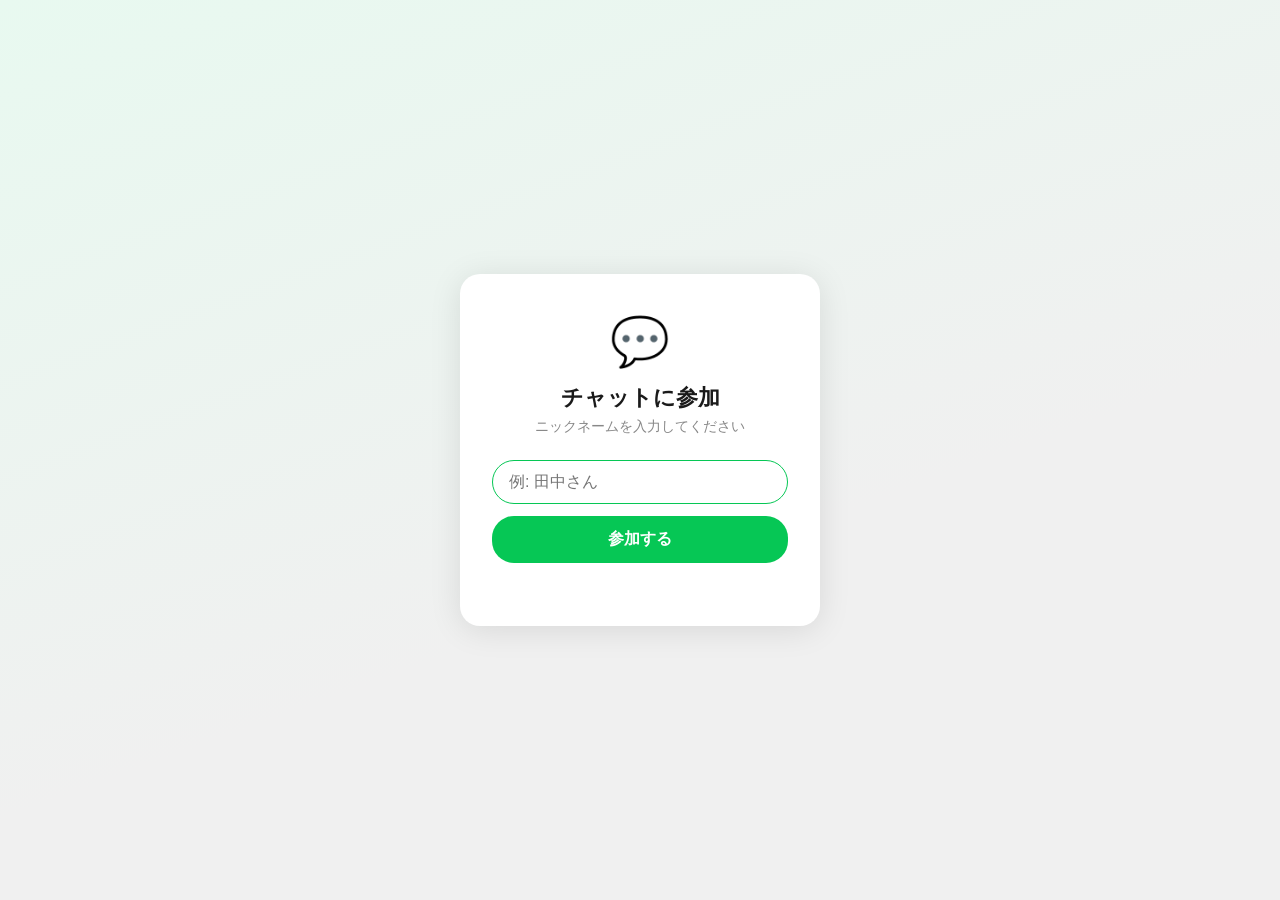
==== index.html @ 6f6b67f9 "Add files via upload" ====
<!DOCTYPE html>
<html lang="ja">
<head>
  <meta charset="UTF-8">
  <meta name="viewport" content="width=device-width, initial-scale=1.0">
  <title>チャット</title>
  <link rel="stylesheet" href="style.css">
</head>
<body>

  <!-- ログイン画面 -->
  <div id="login-screen" class="login-screen">
    <div class="login-card">
      <div class="login-logo">💬</div>
      <h1 class="login-title">チャットに参加</h1>
      <p class="login-sub">ニックネームを入力してください</p>
      <input
        id="username-input"
        class="login-input"
        type="text"
        placeholder="例: 田中さん"
        maxlength="20"
        autocomplete="off"
        autofocus
      >
      <button id="join-btn" class="join-btn">参加する</button>
      <p id="login-error" class="login-error"></p>
    </div>
  </div>

  <!-- チャット画面 -->
  <div id="chat-screen" class="chat-screen hidden">
    <header class="chat-header">
      <div class="header-left">
        <span class="header-icon">💬</span>
        <span class="header-title">みんなのチャット</span>
      </div>
      <div class="header-right">
        <span class="online-badge">
          <span class="online-dot"></span>
          <span id="online-count">0</span> 人オンライン
        </span>
      </div>
    </header>

    <main id="message-list" class="message-list"></main>

    <footer class="chat-footer">
      <input
        id="message-input"
        class="message-input"
        type="text"
        placeholder="メッセージを入力..."
        maxlength="500"
        autocomplete="off"
      >
      <button id="send-btn" class="send-btn" aria-label="送信">
        <svg width="20" height="20" viewBox="0 0 24 24" fill="none" stroke="currentColor" stroke-width="2.2" stroke-linecap="round" stroke-linejoin="round">
          <line x1="22" y1="2" x2="11" y2="13"></line>
          <polygon points="22 2 15 22 11 13 2 9 22 2"></polygon>
        </svg>
      </button>
    </footer>
  </div>

  <script src="chat.js"></script>
</body>
</html>
---- style.css ----
*, *::before, *::after { box-sizing: border-box; margin: 0; padding: 0; }

:root {
  --green: #06C755;
  --green-dark: #05a548;
  --gray-bg: #f0f0f0;
  --bubble-other: #ffffff;
  --bubble-self: #06C755;
  --text-self: #ffffff;
  --text-other: #1a1a1a;
  --header-bg: #ffffff;
  --footer-bg: #ffffff;
  --border: #e0e0e0;
  --system-text: #888;
  --online-green: #34d058;
  --radius-bubble: 18px;
  --input-radius: 22px;
}

html, body {
  height: 100%;
  font-family: -apple-system, BlinkMacSystemFont, 'Hiragino Sans', 'Hiragino Kaku Gothic ProN', 'Noto Sans JP', sans-serif;
  background: var(--gray-bg);
  color: #1a1a1a;
  -webkit-font-smoothing: antialiased;
}

.hidden { display: none !important; }

/* ===== ログイン ===== */
.login-screen {
  display: flex;
  align-items: center;
  justify-content: center;
  min-height: 100vh;
  padding: 1rem;
  background: linear-gradient(160deg, #e8f9f0 0%, #f0f0f0 60%);
}

.login-card {
  background: #fff;
  border-radius: 20px;
  padding: 2.5rem 2rem;
  width: 100%;
  max-width: 360px;
  box-shadow: 0 4px 32px rgba(0,0,0,0.10);
  text-align: center;
}

.login-logo { font-size: 3rem; margin-bottom: .75rem; }
.login-title { font-size: 1.4rem; font-weight: 700; color: #1a1a1a; margin-bottom: .3rem; }
.login-sub { font-size: .85rem; color: #888; margin-bottom: 1.5rem; }

.login-input {
  width: 100%;
  padding: .75rem 1rem;
  border: 1.5px solid var(--border);
  border-radius: var(--input-radius);
  font-size: 1rem;
  outline: none;
  transition: border-color .15s;
  margin-bottom: .75rem;
  font-family: inherit;
}
.login-input:focus { border-color: var(--green); }

.join-btn {
  width: 100%;
  padding: .8rem;
  background: var(--green);
  color: #fff;
  border: none;
  border-radius: var(--input-radius);
  font-size: 1rem;
  font-weight: 700;
  cursor: pointer;
  transition: background .15s, transform .1s;
  font-family: inherit;
}
.join-btn:hover { background: var(--green-dark); }
.join-btn:active { transform: scale(.98); }

.login-error { font-size: .8rem; color: #e74c3c; margin-top: .5rem; min-height: 1.2em; }

/* ===== チャット画面 ===== */
.chat-screen {
  display: flex;
  flex-direction: column;
  height: 100vh;
  max-width: 640px;
  margin: 0 auto;
  background: var(--gray-bg);
}

.chat-header {
  display: flex;
  align-items: center;
  justify-content: space-between;
  padding: .75rem 1rem;
  background: var(--header-bg);
  border-bottom: 1px solid var(--border);
  position: sticky;
  top: 0;
  z-index: 10;
}

.header-left { display: flex; align-items: center; gap: .5rem; }
.header-icon { font-size: 1.3rem; }
.header-title { font-size: 1rem; font-weight: 700; color: #1a1a1a; }

.online-badge {
  display: flex;
  align-items: center;
  gap: 5px;
  font-size: .78rem;
  color: #555;
  background: #f5f5f5;
  padding: 4px 10px;
  border-radius: 20px;
}

.online-dot {
  width: 7px; height: 7px;
  border-radius: 50%;
  background: var(--online-green);
  animation: pulse 2s infinite;
}

@keyframes pulse {
  0%, 100% { opacity: 1; }
  50% { opacity: .4; }
}

.message-list {
  flex: 1;
  overflow-y: auto;
  padding: 1rem .75rem;
  display: flex;
  flex-direction: column;
  gap: 4px;
  scroll-behavior: smooth;
}

.msg-system {
  text-align: center;
  font-size: .75rem;
  color: var(--system-text);
  padding: .4rem 0;
  margin: 4px 0;
}

.msg-row {
  display: flex;
  align-items: flex-end;
  gap: 6px;
  margin: 2px 0;
}
.msg-row.self { flex-direction: row-reverse; }

.msg-avatar {
  width: 34px; height: 34px;
  border-radius: 50%;
  background: #cde8e0;
  color: #1a6048;
  font-size: .7rem;
  font-weight: 700;
  display: flex;
  align-items: center;
  justify-content: center;
  flex-shrink: 0;
  align-self: flex-start;
}

.msg-group {
  display: flex;
  flex-direction: column;
  max-width: 70%;
}
.msg-row.self .msg-group { align-items: flex-end; }

.msg-username { font-size: .72rem; color: #888; margin-bottom: 3px; padding-left: 4px; }

.msg-bubble {
  padding: .55rem .9rem;
  border-radius: var(--radius-bubble);
  font-size: .93rem;
  line-height: 1.55;
  word-break: break-word;
}

.msg-row.other .msg-bubble {
  background: var(--bubble-other);
  color: var(--text-other);
  border-bottom-left-radius: 5px;
  box-shadow: 0 1px 2px rgba(0,0,0,.08);
}

.msg-row.self .msg-bubble {
  background: var(--bubble-self);
  color: var(--text-self);
  border-bottom-right-radius: 5px;
}

.msg-time {
  font-size: .68rem;
  color: #aaa;
  margin-top: 3px;
  padding: 0 4px;
  white-space: nowrap;
}
.msg-row.self .msg-time { text-align: right; }

/* ===== 入力エリア ===== */
.chat-footer {
  display: flex;
  align-items: center;
  gap: 8px;
  padding: .6rem .75rem;
  background: var(--footer-bg);
  border-top: 1px solid var(--border);
  position: sticky;
  bottom: 0;
}

.message-input {
  flex: 1;
  padding: .65rem 1rem;
  border: 1.5px solid var(--border);
  border-radius: var(--input-radius);
  font-size: .95rem;
  outline: none;
  font-family: inherit;
  transition: border-color .15s;
  background: #fafafa;
}
.message-input:focus { border-color: var(--green); background: #fff; }

.send-btn {
  width: 42px; height: 42px;
  border-radius: 50%;
  background: var(--green);
  color: #fff;
  border: none;
  cursor: pointer;
  display: flex;
  align-items: center;
  justify-content: center;
  flex-shrink: 0;
  transition: background .15s, transform .1s;
}
.send-btn:hover { background: var(--green-dark); }
.send-btn:active { transform: scale(.92); }

/* バナー */
.banner {
  text-align: center;
  font-size: .8rem;
  padding: .4rem;
  background: #fff3cd;
  color: #856404;
}

.message-list::-webkit-scrollbar { width: 4px; }
.message-list::-webkit-scrollbar-thumb { background: #ccc; border-radius: 4px; }

@media (max-width: 480px) {
  .msg-group { max-width: 80%; }
  .login-card { padding: 2rem 1.25rem; }
}
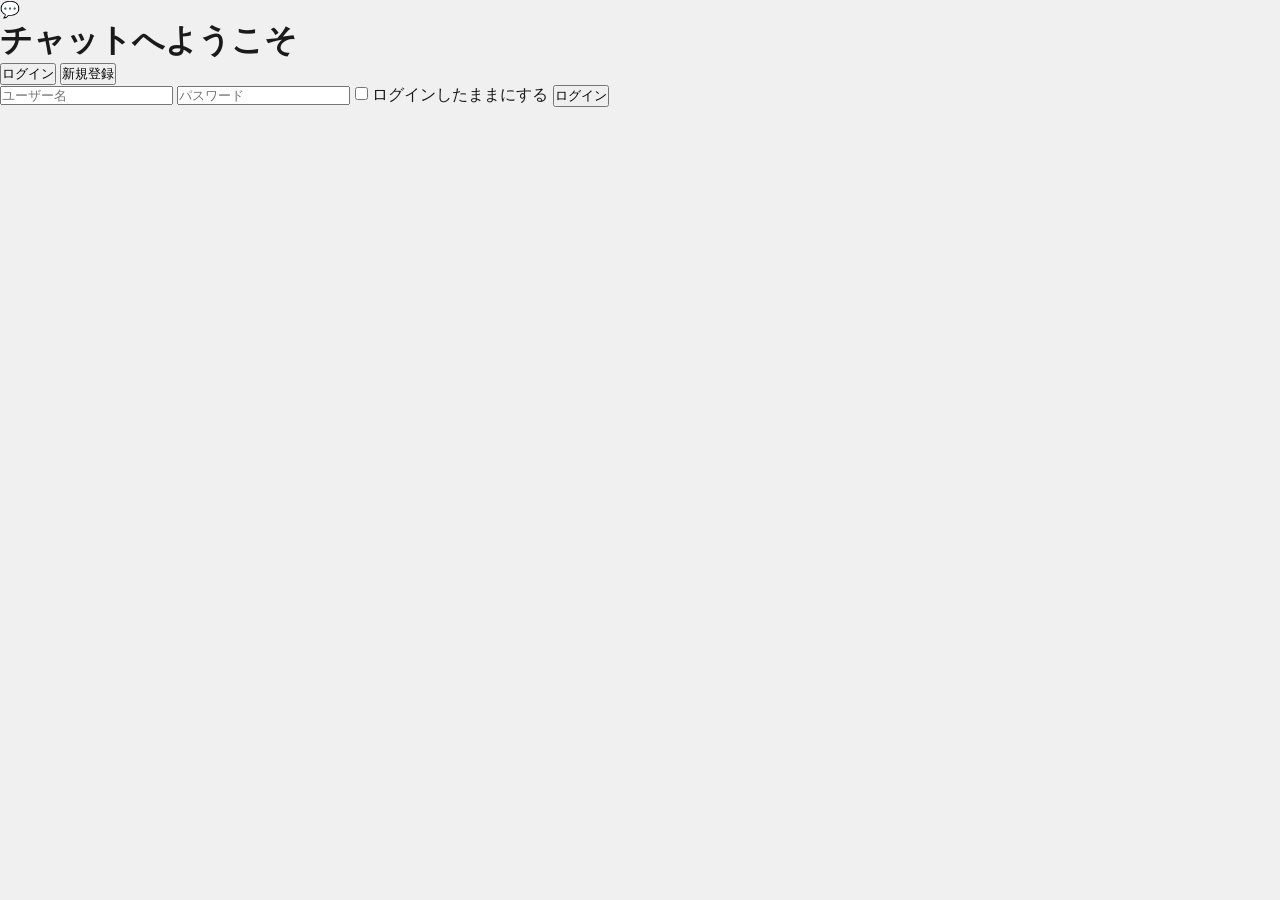
==== commit ab147626: "Update index.html" ====
--- a/index.html
+++ b/index.html
@@ -8,61 +8,162 @@
 </head>
 <body>
 
-  <!-- ログイン画面 -->
-  <div id="login-screen" class="login-screen">
-    <div class="login-card">
-      <div class="login-logo">💬</div>
-      <h1 class="login-title">チャットに参加</h1>
-      <p class="login-sub">ニックネームを入力してください</p>
-      <input
-        id="username-input"
-        class="login-input"
-        type="text"
-        placeholder="例: 田中さん"
-        maxlength="20"
-        autocomplete="off"
-        autofocus
-      >
-      <button id="join-btn" class="join-btn">参加する</button>
-      <p id="login-error" class="login-error"></p>
+<!-- ===== ログイン画面 ===== -->
+<div id="screen-login" class="screen">
+  <div class="auth-card">
+    <div class="auth-logo">💬</div>
+    <h1 class="auth-title">チャットへようこそ</h1>
+    <div class="tab-row">
+      <button class="tab active" id="tab-login" onclick="switchTab('login')">ログイン</button>
+      <button class="tab" id="tab-register" onclick="switchTab('register')">新規登録</button>
+    </div>
+    <input id="auth-username" class="field" type="text" placeholder="ユーザー名" maxlength="20" autocomplete="username">
+    <input id="auth-password" class="field" type="password" placeholder="パスワード" autocomplete="current-password">
+    <label class="remember-label">
+      <input type="checkbox" id="remember-me"> ログインしたままにする
+    </label>
+    <button class="btn-primary" id="auth-btn" onclick="doAuth()">ログイン</button>
+    <p class="field-error" id="auth-error"></p>
+  </div>
+</div>
+
+<!-- ===== ホーム画面 ===== -->
+<div id="screen-home" class="screen hidden">
+  <header class="home-header">
+    <span class="home-logo">💬</span>
+    <span class="home-username" id="home-username"></span>
+    <button class="btn-ghost icon-btn" onclick="doLogout()" title="ログアウト">
+      <svg width="18" height="18" viewBox="0 0 24 24" fill="none" stroke="currentColor" stroke-width="2" stroke-linecap="round" stroke-linejoin="round"><path d="M9 21H5a2 2 0 0 1-2-2V5a2 2 0 0 1 2-2h4"/><polyline points="16 17 21 12 16 7"/><line x1="21" y1="12" x2="9" y2="12"/></svg>
+    </button>
+  </header>
+  <div class="home-body">
+    <div class="home-actions">
+      <button class="btn-primary" onclick="showScreen('screen-create')">＋ ルームを作る</button>
+      <button class="btn-secondary" onclick="showScreen('screen-join')">🔑 ルームに参加</button>
+    </div>
+    <p class="section-label">参加中のルーム</p>
+    <div id="room-list" class="room-list">
+      <p class="empty-msg">まだルームがありません</p>
     </div>
   </div>
+</div>
 
-  <!-- チャット画面 -->
-  <div id="chat-screen" class="chat-screen hidden">
-    <header class="chat-header">
-      <div class="header-left">
-        <span class="header-icon">💬</span>
-        <span class="header-title">みんなのチャット</span>
-      </div>
-      <div class="header-right">
-        <span class="online-badge">
-          <span class="online-dot"></span>
-          <span id="online-count">0</span> 人オンライン
-        </span>
-      </div>
-    </header>
+<!-- ===== ルーム作成画面 ===== -->
+<div id="screen-create" class="screen hidden">
+  <header class="sub-header">
+    <button class="btn-ghost icon-btn" onclick="showScreen('screen-home')">
+      <svg width="20" height="20" viewBox="0 0 24 24" fill="none" stroke="currentColor" stroke-width="2" stroke-linecap="round" stroke-linejoin="round"><polyline points="15 18 9 12 15 6"/></svg>
+    </button>
+    <span class="sub-title">ルームを作る</span>
+  </header>
+  <div class="form-body">
+    <!-- アイコンプレビュー -->
+    <div class="icon-preview-area">
+      <div class="icon-preview-circle" id="icon-preview">💬</div>
+      <p class="icon-preview-name" id="icon-preview-name">ルーム名</p>
+    </div>
+    <!-- 絵文字ピッカー -->
+    <p class="field-label">ルームアイコン</p>
+    <div class="emoji-grid" id="emoji-grid"></div>
+    <!-- 入力フォーム -->
+    <p class="field-label">ルーム名 <span class="required">*</span></p>
+    <input id="create-name" class="field" type="text" placeholder="例: 友達グループ" maxlength="30" oninput="updatePreview()">
+    <p class="field-label">パスワード（省略可）</p>
+    <input id="create-password" class="field" type="password" placeholder="設定しない場合は空欄">
+    <button class="btn-primary" onclick="doCreateRoom()">作成する</button>
+    <p class="field-error" id="create-error"></p>
+  </div>
+</div>
 
-    <main id="message-list" class="message-list"></main>
+<!-- ===== ルーム参加画面 ===== -->
+<div id="screen-join" class="screen hidden">
+  <header class="sub-header">
+    <button class="btn-ghost icon-btn" onclick="showScreen('screen-home')">
+      <svg width="20" height="20" viewBox="0 0 24 24" fill="none" stroke="currentColor" stroke-width="2" stroke-linecap="round" stroke-linejoin="round"><polyline points="15 18 9 12 15 6"/></svg>
+    </button>
+    <span class="sub-title">ルームに参加</span>
+  </header>
+  <div class="form-body">
+    <p class="field-label">ルームコード <span class="required">*</span></p>
+    <input id="join-code" class="field" type="text" placeholder="例: XK7F2A" maxlength="6" style="text-transform:uppercase">
+    <p class="field-label">パスワード（必要な場合）</p>
+    <input id="join-password" class="field" type="password" placeholder="パスワードがない場合は空欄">
+    <button class="btn-primary" onclick="doJoinRoom()">参加する</button>
+    <p class="field-error" id="join-error"></p>
+  </div>
+</div>
 
-    <footer class="chat-footer">
-      <input
-        id="message-input"
-        class="message-input"
-        type="text"
-        placeholder="メッセージを入力..."
-        maxlength="500"
-        autocomplete="off"
-      >
-      <button id="send-btn" class="send-btn" aria-label="送信">
-        <svg width="20" height="20" viewBox="0 0 24 24" fill="none" stroke="currentColor" stroke-width="2.2" stroke-linecap="round" stroke-linejoin="round">
-          <line x1="22" y1="2" x2="11" y2="13"></line>
-          <polygon points="22 2 15 22 11 13 2 9 22 2"></polygon>
-        </svg>
-      </button>
-    </footer>
+<!-- ===== チャット画面 ===== -->
+<div id="screen-chat" class="screen hidden">
+  <header class="chat-header">
+    <button class="btn-ghost icon-btn" onclick="leaveRoom()">
+      <svg width="20" height="20" viewBox="0 0 24 24" fill="none" stroke="currentColor" stroke-width="2" stroke-linecap="round" stroke-linejoin="round"><polyline points="15 18 9 12 15 6"/></svg>
+    </button>
+    <div class="chat-header-info">
+      <span id="chat-room-icon">💬</span>
+      <span id="chat-room-name">ルーム</span>
+    </div>
+    <span class="online-badge">
+      <span class="online-dot"></span>
+      <span id="online-count">0</span>人
+    </span>
+  </header>
+
+  <!-- 返信プレビューバー -->
+  <div id="reply-bar" class="reply-bar hidden">
+    <div class="reply-bar-inner">
+      <span class="reply-bar-label">返信先:</span>
+      <span id="reply-bar-text" class="reply-bar-text"></span>
+    </div>
+    <button class="btn-ghost icon-btn" onclick="cancelReply()">
+      <svg width="16" height="16" viewBox="0 0 24 24" fill="none" stroke="currentColor" stroke-width="2" stroke-linecap="round" stroke-linejoin="round"><line x1="18" y1="6" x2="6" y2="18"/><line x1="6" y1="6" x2="18" y2="18"/></svg>
+    </button>
   </div>
 
-  <script src="chat.js"></script>
+  <!-- 編集モードバー -->
+  <div id="edit-bar" class="reply-bar edit-mode hidden">
+    <div class="reply-bar-inner">
+      <span class="reply-bar-label" style="color:#06C755">編集中:</span>
+      <span id="edit-bar-text" class="reply-bar-text"></span>
+    </div>
+    <button class="btn-ghost icon-btn" onclick="cancelEdit()">
+      <svg width="16" height="16" viewBox="0 0 24 24" fill="none" stroke="currentColor" stroke-width="2" stroke-linecap="round" stroke-linejoin="round"><line x1="18" y1="6" x2="6" y2="18"/><line x1="6" y1="6" x2="18" y2="18"/></svg>
+    </button>
+  </div>
+
+  <main id="message-list" class="message-list"></main>
+
+  <footer class="chat-footer">
+    <input id="message-input" class="message-input" type="text" placeholder="メッセージを入力..." maxlength="500" autocomplete="off">
+    <button id="send-btn" class="send-btn" onclick="sendMessage()" aria-label="送信">
+      <svg width="20" height="20" viewBox="0 0 24 24" fill="none" stroke="currentColor" stroke-width="2.2" stroke-linecap="round" stroke-linejoin="round">
+        <line x1="22" y1="2" x2="11" y2="13"/><polygon points="22 2 15 22 11 13 2 9 22 2"/>
+      </svg>
+    </button>
+  </footer>
+</div>
+
+<!-- ===== コンテキストメニュー ===== -->
+<div id="ctx-menu" class="ctx-menu hidden">
+  <button id="ctx-reply"  class="ctx-item" onclick="ctxAction('reply')">↩ 返信</button>
+  <button id="ctx-copy"   class="ctx-item" onclick="ctxAction('copy')">📋 コピー</button>
+  <button id="ctx-edit"   class="ctx-item ctx-own" onclick="ctxAction('edit')">✏️ 編集</button>
+  <button id="ctx-recall" class="ctx-item ctx-own ctx-danger" onclick="ctxAction('recall')">🗑 送信取り消し</button>
+</div>
+
+<!-- ===== 編集履歴モーダル ===== -->
+<div id="history-modal" class="modal-overlay hidden" onclick="closeHistoryModal(event)">
+  <div class="modal-box">
+    <div class="modal-header">
+      <span class="modal-title">編集前の内容</span>
+      <button class="btn-ghost icon-btn" onclick="closeHistoryModal()">
+        <svg width="18" height="18" viewBox="0 0 24 24" fill="none" stroke="currentColor" stroke-width="2" stroke-linecap="round" stroke-linejoin="round"><line x1="18" y1="6" x2="6" y2="18"/><line x1="6" y1="6" x2="18" y2="18"/></svg>
+      </button>
+    </div>
+    <div id="history-list" class="history-list"></div>
+  </div>
+</div>
+
+<script src="chat.js"></script>
 </body>
 </html>
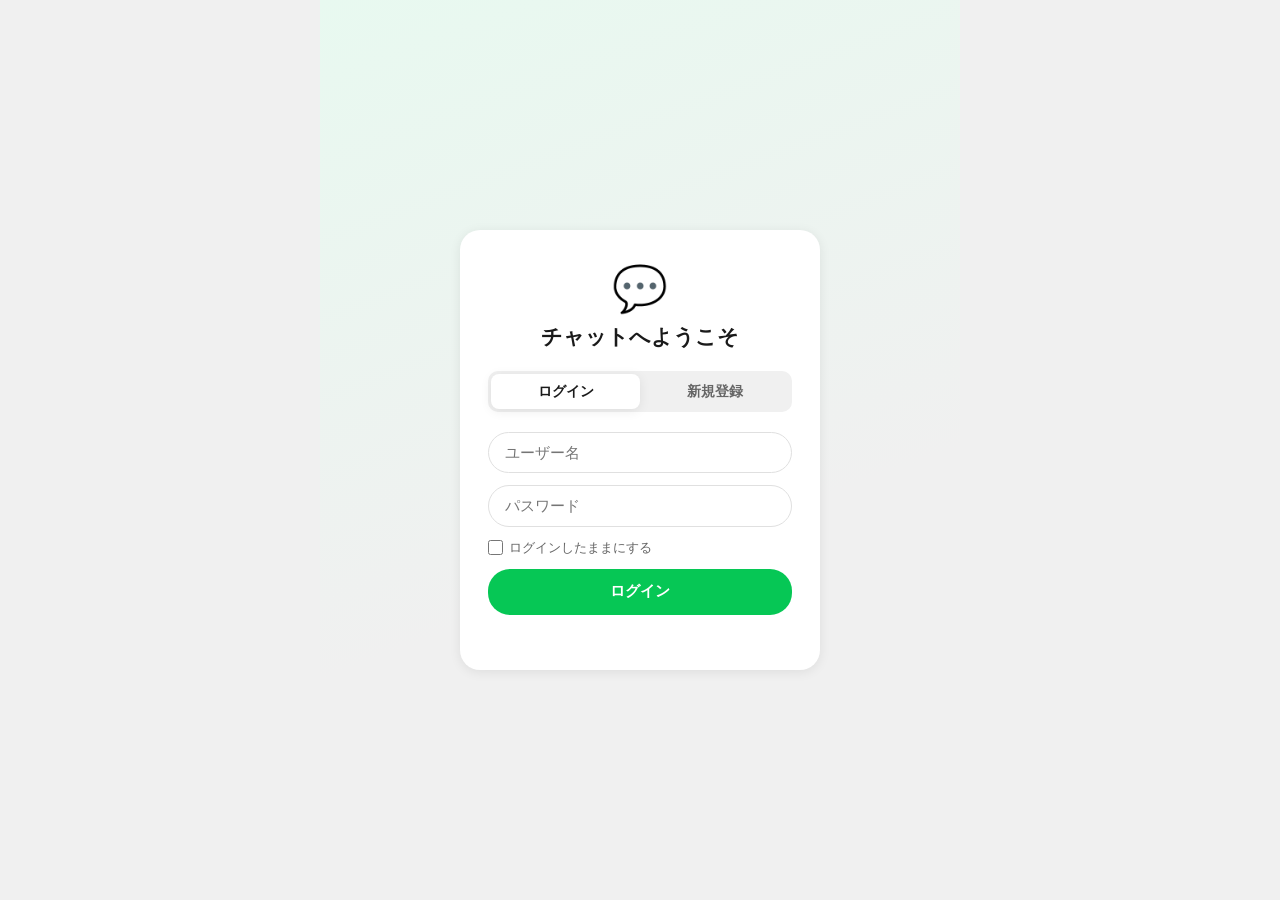
==== commit 97fa4de5: "Update index.html" ====
--- a/index.html
+++ b/index.html
@@ -32,9 +32,12 @@
   <header class="home-header">
     <span class="home-logo">💬</span>
     <span class="home-username" id="home-username"></span>
-    <button class="btn-ghost icon-btn" onclick="doLogout()" title="ログアウト">
-      <svg width="18" height="18" viewBox="0 0 24 24" fill="none" stroke="currentColor" stroke-width="2" stroke-linecap="round" stroke-linejoin="round"><path d="M9 21H5a2 2 0 0 1-2-2V5a2 2 0 0 1 2-2h4"/><polyline points="16 17 21 12 16 7"/><line x1="21" y1="12" x2="9" y2="12"/></svg>
-    </button>
+    <div style="display:flex;align-items:center;gap:4px;margin-left:auto">
+      <button class="btn-ghost icon-btn" id="notif-btn" onclick="requestNotificationPermission()" title="通知を有効にする">🔔</button>
+      <button class="btn-ghost icon-btn" onclick="doLogout()" title="ログアウト">
+        <svg width="18" height="18" viewBox="0 0 24 24" fill="none" stroke="currentColor" stroke-width="2" stroke-linecap="round" stroke-linejoin="round"><path d="M9 21H5a2 2 0 0 1-2-2V5a2 2 0 0 1 2-2h4"/><polyline points="16 17 21 12 16 7"/><line x1="21" y1="12" x2="9" y2="12"/></svg>
+      </button>
+    </div>
   </header>
   <div class="home-body">
     <div class="home-actions">
@@ -57,15 +60,12 @@
     <span class="sub-title">ルームを作る</span>
   </header>
   <div class="form-body">
-    <!-- アイコンプレビュー -->
     <div class="icon-preview-area">
       <div class="icon-preview-circle" id="icon-preview">💬</div>
       <p class="icon-preview-name" id="icon-preview-name">ルーム名</p>
     </div>
-    <!-- 絵文字ピッカー -->
     <p class="field-label">ルームアイコン</p>
     <div class="emoji-grid" id="emoji-grid"></div>
-    <!-- 入力フォーム -->
     <p class="field-label">ルーム名 <span class="required">*</span></p>
     <input id="create-name" class="field" type="text" placeholder="例: 友達グループ" maxlength="30" oninput="updatePreview()">
     <p class="field-label">パスワード（省略可）</p>
@@ -109,31 +109,49 @@
     </span>
   </header>
 
-  <!-- 返信プレビューバー -->
-  <div id="reply-bar" class="reply-bar hidden">
-    <div class="reply-bar-inner">
-      <span class="reply-bar-label">返信先:</span>
-      <span id="reply-bar-text" class="reply-bar-text"></span>
+  <!-- 返信バー -->
+  <div id="reply-bar" class="action-bar hidden">
+    <div class="action-bar-inner">
+      <span class="action-bar-label reply-color">↩ 返信先:</span>
+      <span id="reply-bar-text" class="action-bar-text"></span>
     </div>
-    <button class="btn-ghost icon-btn" onclick="cancelReply()">
-      <svg width="16" height="16" viewBox="0 0 24 24" fill="none" stroke="currentColor" stroke-width="2" stroke-linecap="round" stroke-linejoin="round"><line x1="18" y1="6" x2="6" y2="18"/><line x1="6" y1="6" x2="18" y2="18"/></svg>
-    </button>
+    <button class="btn-ghost icon-btn" onclick="cancelReply()">✕</button>
   </div>
 
-  <!-- 編集モードバー -->
-  <div id="edit-bar" class="reply-bar edit-mode hidden">
-    <div class="reply-bar-inner">
-      <span class="reply-bar-label" style="color:#06C755">編集中:</span>
-      <span id="edit-bar-text" class="reply-bar-text"></span>
+  <!-- 編集バー -->
+  <div id="edit-bar" class="action-bar hidden">
+    <div class="action-bar-inner">
+      <span class="action-bar-label edit-color">✏️ 編集中:</span>
+      <span id="edit-bar-text" class="action-bar-text"></span>
     </div>
-    <button class="btn-ghost icon-btn" onclick="cancelEdit()">
-      <svg width="16" height="16" viewBox="0 0 24 24" fill="none" stroke="currentColor" stroke-width="2" stroke-linecap="round" stroke-linejoin="round"><line x1="18" y1="6" x2="6" y2="18"/><line x1="6" y1="6" x2="18" y2="18"/></svg>
-    </button>
+    <button class="btn-ghost icon-btn" onclick="cancelEdit()">✕</button>
+  </div>
+
+  <!-- 画像プレビューバー -->
+  <div id="image-preview-bar" class="action-bar hidden">
+    <div class="action-bar-inner">
+      <img id="image-preview-thumb" src="" alt="preview" style="width:36px;height:36px;object-fit:cover;border-radius:6px;flex-shrink:0">
+      <span class="action-bar-text" id="image-preview-name"></span>
+    </div>
+    <button class="btn-ghost icon-btn" onclick="cancelImage()">✕</button>
+  </div>
+
+  <!-- タイピング中インジケーター -->
+  <div id="typing-indicator" class="typing-indicator hidden">
+    <div class="typing-bubbles">
+      <span></span><span></span><span></span>
+    </div>
+    <span id="typing-text" class="typing-text"></span>
   </div>
 
   <main id="message-list" class="message-list"></main>
 
   <footer class="chat-footer">
+    <!-- 隠しファイル入力 -->
+    <input type="file" id="image-input" accept="image/jpeg,image/png,image/gif,image/webp" style="display:none" onchange="onImageSelected(event)">
+    <button class="footer-icon-btn" onclick="document.getElementById('image-input').click()" title="画像を送る">
+      <svg width="22" height="22" viewBox="0 0 24 24" fill="none" stroke="currentColor" stroke-width="1.8" stroke-linecap="round" stroke-linejoin="round"><rect x="3" y="3" width="18" height="18" rx="2"/><circle cx="8.5" cy="8.5" r="1.5"/><polyline points="21 15 16 10 5 21"/></svg>
+    </button>
     <input id="message-input" class="message-input" type="text" placeholder="メッセージを入力..." maxlength="500" autocomplete="off">
     <button id="send-btn" class="send-btn" onclick="sendMessage()" aria-label="送信">
       <svg width="20" height="20" viewBox="0 0 24 24" fill="none" stroke="currentColor" stroke-width="2.2" stroke-linecap="round" stroke-linejoin="round">
@@ -145,10 +163,10 @@
 
 <!-- ===== コンテキストメニュー ===== -->
 <div id="ctx-menu" class="ctx-menu hidden">
-  <button id="ctx-reply"  class="ctx-item" onclick="ctxAction('reply')">↩ 返信</button>
-  <button id="ctx-copy"   class="ctx-item" onclick="ctxAction('copy')">📋 コピー</button>
-  <button id="ctx-edit"   class="ctx-item ctx-own" onclick="ctxAction('edit')">✏️ 編集</button>
-  <button id="ctx-recall" class="ctx-item ctx-own ctx-danger" onclick="ctxAction('recall')">🗑 送信取り消し</button>
+  <button class="ctx-item" onclick="ctxAction('reply')">↩ 返信</button>
+  <button class="ctx-item" onclick="ctxAction('copy')">📋 コピー</button>
+  <button class="ctx-item ctx-own" onclick="ctxAction('edit')">✏️ 編集</button>
+  <button class="ctx-item ctx-own ctx-danger" onclick="ctxAction('recall')">🗑 取り消し</button>
 </div>
 
 <!-- ===== 編集履歴モーダル ===== -->
@@ -156,14 +174,17 @@
   <div class="modal-box">
     <div class="modal-header">
       <span class="modal-title">編集前の内容</span>
-      <button class="btn-ghost icon-btn" onclick="closeHistoryModal()">
-        <svg width="18" height="18" viewBox="0 0 24 24" fill="none" stroke="currentColor" stroke-width="2" stroke-linecap="round" stroke-linejoin="round"><line x1="18" y1="6" x2="6" y2="18"/><line x1="6" y1="6" x2="18" y2="18"/></svg>
-      </button>
+      <button class="btn-ghost icon-btn" onclick="closeHistoryModal()">✕</button>
     </div>
     <div id="history-list" class="history-list"></div>
   </div>
 </div>
 
+<!-- ===== 画像拡大モーダル ===== -->
+<div id="image-modal" class="modal-overlay hidden" onclick="closeImageModal(event)">
+  <img id="image-modal-img" src="" alt="拡大画像" style="max-width:92vw;max-height:88vh;border-radius:10px;object-fit:contain;cursor:default" onclick="event.stopPropagation()">
+</div>
+
 <script src="chat.js"></script>
 </body>
 </html>
--- a/style.css
+++ b/style.css
@@ -2,268 +2,433 @@
 
 :root {
   --green: #06C755;
-  --green-dark: #05a548;
-  --gray-bg: #f0f0f0;
+  --green-dark: #059e44;
+  --green-light: #e8f9ef;
+  --bg: #f0f0f0;
+  --white: #ffffff;
+  --border: #e0e0e0;
+  --border-dark: #ccc;
+  --text: #1a1a1a;
+  --text-sub: #666;
+  --text-muted: #999;
+  --danger: #e53935;
+  --danger-light: #ffeaea;
+  --bubble-self: #06C755;
   --bubble-other: #ffffff;
-  --bubble-self: #06C755;
-  --text-self: #ffffff;
-  --text-other: #1a1a1a;
-  --header-bg: #ffffff;
-  --footer-bg: #ffffff;
-  --border: #e0e0e0;
-  --system-text: #888;
-  --online-green: #34d058;
   --radius-bubble: 18px;
-  --input-radius: 22px;
+  --radius-input: 22px;
+  --shadow-sm: 0 2px 12px rgba(0,0,0,.08);
+  --shadow-menu: 0 4px 24px rgba(0,0,0,.15);
 }
 
 html, body {
-  height: 100%;
-  font-family: -apple-system, BlinkMacSystemFont, 'Hiragino Sans', 'Hiragino Kaku Gothic ProN', 'Noto Sans JP', sans-serif;
-  background: var(--gray-bg);
-  color: #1a1a1a;
+  height: 100%; width: 100%;
+  font-family: -apple-system, BlinkMacSystemFont, 'Hiragino Sans', 'Noto Sans JP', sans-serif;
+  background: var(--bg);
+  color: var(--text);
   -webkit-font-smoothing: antialiased;
+  overflow: hidden;
 }
 
 .hidden { display: none !important; }
 
-/* ===== ログイン ===== */
-.login-screen {
-  display: flex;
-  align-items: center;
-  justify-content: center;
-  min-height: 100vh;
-  padding: 1rem;
-  background: linear-gradient(160deg, #e8f9f0 0%, #f0f0f0 60%);
-}
-
-.login-card {
-  background: #fff;
-  border-radius: 20px;
-  padding: 2.5rem 2rem;
-  width: 100%;
-  max-width: 360px;
-  box-shadow: 0 4px 32px rgba(0,0,0,0.10);
-  text-align: center;
-}
-
-.login-logo { font-size: 3rem; margin-bottom: .75rem; }
-.login-title { font-size: 1.4rem; font-weight: 700; color: #1a1a1a; margin-bottom: .3rem; }
-.login-sub { font-size: .85rem; color: #888; margin-bottom: 1.5rem; }
-
-.login-input {
-  width: 100%;
-  padding: .75rem 1rem;
+/* ===== 画面共通 ===== */
+.screen {
+  position: absolute; inset: 0;
+  display: flex; flex-direction: column;
+  background: var(--bg);
+  max-width: 640px; margin: 0 auto;
+}
+
+/* ===== 共通部品 ===== */
+.field {
+  display: block; width: 100%;
+  padding: .7rem 1rem;
   border: 1.5px solid var(--border);
-  border-radius: var(--input-radius);
-  font-size: 1rem;
+  border-radius: var(--radius-input);
+  font-size: .95rem; font-family: inherit;
+  background: var(--white); color: var(--text);
   outline: none;
   transition: border-color .15s;
   margin-bottom: .75rem;
-  font-family: inherit;
-}
-.login-input:focus { border-color: var(--green); }
-
-.join-btn {
-  width: 100%;
-  padding: .8rem;
-  background: var(--green);
-  color: #fff;
-  border: none;
-  border-radius: var(--input-radius);
-  font-size: 1rem;
-  font-weight: 700;
+}
+.field:focus { border-color: var(--green); }
+
+.field-label { font-size: .8rem; color: var(--text-sub); margin-bottom: 4px; font-weight: 500; }
+.field-error { font-size: .78rem; color: var(--danger); min-height: 1.2em; margin-top: 4px; }
+.required { color: var(--danger); }
+
+.btn-primary {
+  display: block; width: 100%;
+  padding: .8rem; margin-bottom: .5rem;
+  background: var(--green); color: #fff;
+  border: none; border-radius: var(--radius-input);
+  font-size: .95rem; font-weight: 700; font-family: inherit;
+  cursor: pointer; transition: background .15s, transform .1s;
+}
+.btn-primary:hover { background: var(--green-dark); }
+.btn-primary:active { transform: scale(.98); }
+
+.btn-secondary {
+  display: block; width: 100%;
+  padding: .75rem; margin-bottom: .5rem;
+  background: var(--white); color: var(--text);
+  border: 1.5px solid var(--border-dark); border-radius: var(--radius-input);
+  font-size: .95rem; font-weight: 600; font-family: inherit;
+  cursor: pointer; transition: background .15s;
+}
+.btn-secondary:hover { background: #f5f5f5; }
+
+.btn-ghost {
+  background: none; border: none; cursor: pointer;
+  color: var(--text-sub); border-radius: 8px;
+  transition: background .12s, color .12s;
+  display: flex; align-items: center; justify-content: center;
+}
+.btn-ghost:hover { background: rgba(0,0,0,.06); color: var(--text); }
+
+.icon-btn { width: 36px; height: 36px; flex-shrink: 0; }
+.section-label { font-size: .75rem; font-weight: 600; color: var(--text-muted); text-transform: uppercase; letter-spacing: .06em; margin: 1rem 0 .5rem; }
+
+/* ===== ログイン画面 ===== */
+#screen-login {
+  align-items: center; justify-content: center;
+  background: linear-gradient(160deg, #e8f9f0 0%, #f0f0f0 60%);
+}
+
+.auth-card {
+  background: var(--white); border-radius: 20px;
+  padding: 2rem 1.75rem; width: 100%; max-width: 360px;
+  box-shadow: var(--shadow-sm);
+}
+.auth-logo { font-size: 2.8rem; text-align: center; margin-bottom: .5rem; }
+.auth-title { font-size: 1.3rem; font-weight: 700; text-align: center; margin-bottom: 1.25rem; }
+
+.tab-row { display: flex; background: #f0f0f0; border-radius: 10px; padding: 3px; margin-bottom: 1.25rem; }
+.tab {
+  flex: 1; padding: .5rem; border: none; background: none;
+  border-radius: 8px; font-size: .88rem; font-weight: 600;
+  font-family: inherit; cursor: pointer; color: var(--text-sub);
+  transition: background .15s, color .15s;
+}
+.tab.active { background: var(--white); color: var(--text); box-shadow: var(--shadow-sm); }
+
+.remember-label {
+  display: flex; align-items: center; gap: 6px;
+  font-size: .82rem; color: var(--text-sub);
+  margin-bottom: .75rem; cursor: pointer;
+}
+.remember-label input { accent-color: var(--green); width: 15px; height: 15px; }
+
+/* ===== ホーム画面 ===== */
+.home-header {
+  display: flex; align-items: center; gap: 8px;
+  padding: .75rem 1rem;
+  background: var(--white); border-bottom: 1px solid var(--border);
+}
+.home-logo { font-size: 1.3rem; }
+.home-username { flex: 1; font-size: .95rem; font-weight: 700; }
+
+.home-body { flex: 1; overflow-y: auto; padding: 1rem; }
+.home-actions { display: grid; grid-template-columns: 1fr 1fr; gap: 8px; margin-bottom: 1rem; }
+.home-actions .btn-primary,
+.home-actions .btn-secondary { margin-bottom: 0; }
+
+.room-list { display: flex; flex-direction: column; gap: 6px; }
+.room-item {
+  display: flex; align-items: center; gap: 12px;
+  background: var(--white); border-radius: 14px;
+  padding: 12px 14px; cursor: pointer;
+  border: 1px solid transparent;
+  transition: border-color .15s, box-shadow .15s;
+}
+.room-item:hover { border-color: var(--green); box-shadow: 0 2px 8px rgba(6,199,85,.1); }
+.room-icon-circle {
+  width: 46px; height: 46px; border-radius: 50%;
+  background: var(--green-light);
+  display: flex; align-items: center; justify-content: center;
+  font-size: 1.4rem; flex-shrink: 0;
+}
+.room-item-name { font-size: .95rem; font-weight: 600; }
+.room-item-arrow { margin-left: auto; color: var(--text-muted); font-size: 1.2rem; }
+.empty-msg { color: var(--text-muted); font-size: .88rem; text-align: center; padding: 2rem 0; }
+
+/* ===== サブ画面共通 ===== */
+.sub-header {
+  display: flex; align-items: center; gap: 8px;
+  padding: .75rem 1rem;
+  background: var(--white); border-bottom: 1px solid var(--border);
+}
+.sub-title { font-size: 1rem; font-weight: 700; }
+
+.form-body { flex: 1; overflow-y: auto; padding: 1.25rem 1rem; }
+
+/* ===== ルーム作成画面 ===== */
+.icon-preview-area { display: flex; flex-direction: column; align-items: center; margin-bottom: 1.25rem; gap: 6px; }
+.icon-preview-circle {
+  width: 72px; height: 72px; border-radius: 50%;
+  background: var(--green-light);
+  display: flex; align-items: center; justify-content: center;
+  font-size: 2.2rem;
+}
+.icon-preview-name { font-size: .88rem; color: var(--text-sub); font-weight: 500; }
+
+.emoji-grid {
+  display: grid; grid-template-columns: repeat(8, 1fr); gap: 4px;
+  margin-bottom: 1.25rem;
+}
+.emoji-btn {
+  aspect-ratio: 1; border: none; background: none;
+  font-size: 1.35rem; border-radius: 8px; cursor: pointer;
+  transition: background .12s; display: flex; align-items: center; justify-content: center;
+}
+.emoji-btn:hover { background: rgba(0,0,0,.06); }
+.emoji-btn.selected { background: var(--green-light); outline: 2px solid var(--green); }
+
+/* ===== チャット画面 ===== */
+.chat-header {
+  display: flex; align-items: center; gap: 8px;
+  padding: .65rem .75rem;
+  background: var(--white); border-bottom: 1px solid var(--border);
+  flex-shrink: 0;
+}
+.chat-header-info { flex: 1; display: flex; align-items: center; gap: 6px; }
+#chat-room-icon { font-size: 1.2rem; }
+#chat-room-name { font-size: .95rem; font-weight: 700; }
+
+.online-badge {
+  display: flex; align-items: center; gap: 4px;
+  font-size: .75rem; color: var(--text-sub);
+  background: #f5f5f5; padding: 3px 9px; border-radius: 20px; flex-shrink: 0;
+}
+.online-dot {
+  width: 6px; height: 6px; border-radius: 50%; background: #34d058;
+  animation: pulse 2s infinite;
+}
+@keyframes pulse { 0%,100%{opacity:1} 50%{opacity:.4} }
+
+/* 返信・編集バー */
+.reply-bar {
+  display: flex; align-items: center; justify-content: space-between;
+  padding: 6px 12px;
+  background: #f9f9f9; border-bottom: 1px solid var(--border);
+  flex-shrink: 0;
+}
+.reply-bar-inner { display: flex; align-items: center; gap: 6px; min-width: 0; }
+.reply-bar-label { font-size: .75rem; font-weight: 700; color: var(--green); flex-shrink: 0; }
+.edit-mode .reply-bar-label { color: #1a73e8; }
+.reply-bar-text { font-size: .78rem; color: var(--text-sub); white-space: nowrap; overflow: hidden; text-overflow: ellipsis; max-width: 220px; }
+
+/* メッセージ一覧 */
+.message-list {
+  flex: 1; overflow-y: auto;
+  padding: .75rem;
+  display: flex; flex-direction: column; gap: 2px;
+  scroll-behavior: smooth;
+}
+
+/* システムメッセージ */
+.msg-system {
+  text-align: center; font-size: .72rem; color: var(--text-muted);
+  padding: .3rem 0; margin: 2px 0;
+}
+
+/* メッセージ行 */
+.msg-row {
+  display: flex; align-items: flex-end; gap: 6px;
+  margin: 2px 0; position: relative;
+}
+.msg-row.self { flex-direction: row-reverse; }
+
+.msg-avatar {
+  width: 32px; height: 32px; border-radius: 50%;
+  background: #cde8e0; color: #1a6048;
+  font-size: .68rem; font-weight: 700;
+  display: flex; align-items: center; justify-content: center;
+  flex-shrink: 0; align-self: flex-start;
+}
+
+.msg-group { display: flex; flex-direction: column; max-width: 72%; position: relative; }
+.msg-row.self .msg-group { align-items: flex-end; }
+
+.msg-username { font-size: .7rem; color: var(--text-muted); margin-bottom: 2px; padding-left: 4px; }
+
+/* 返信引用 */
+.reply-quote {
+  font-size: .75rem; padding: 4px 8px 4px 10px;
+  background: rgba(0,0,0,.05); border-radius: 8px;
+  border-left: 3px solid var(--green);
+  margin-bottom: 3px; max-width: 100%;
+  color: var(--text-sub); white-space: nowrap;
+  overflow: hidden; text-overflow: ellipsis;
+  cursor: default;
+}
+.msg-row.self .reply-quote {
+  background: rgba(255,255,255,.25);
+  border-left-color: rgba(255,255,255,.7);
+  color: rgba(255,255,255,.85);
+}
+.reply-quote-name { font-weight: 700; margin-right: 4px; }
+
+/* バブル */
+.msg-bubble {
+  padding: .5rem .85rem;
+  border-radius: var(--radius-bubble);
+  font-size: .9rem; line-height: 1.55;
+  word-break: break-word; position: relative;
   cursor: pointer;
-  transition: background .15s, transform .1s;
-  font-family: inherit;
-}
-.join-btn:hover { background: var(--green-dark); }
-.join-btn:active { transform: scale(.98); }
-
-.login-error { font-size: .8rem; color: #e74c3c; margin-top: .5rem; min-height: 1.2em; }
-
-/* ===== チャット画面 ===== */
-.chat-screen {
-  display: flex;
-  flex-direction: column;
-  height: 100vh;
-  max-width: 640px;
-  margin: 0 auto;
-  background: var(--gray-bg);
-}
-
-.chat-header {
+}
+.msg-row.other .msg-bubble {
+  background: var(--bubble-other); color: var(--text);
+  border-bottom-left-radius: 5px;
+  box-shadow: 0 1px 2px rgba(0,0,0,.08);
+}
+.msg-row.self .msg-bubble {
+  background: var(--bubble-self); color: #fff;
+  border-bottom-right-radius: 5px;
+}
+
+/* 取り消し済み */
+.msg-bubble.recalled {
+  background: transparent !important;
+  color: var(--text-muted) !important;
+  font-style: italic;
+  border: 1px solid var(--border);
+  box-shadow: none !important;
+  cursor: default;
+}
+
+/* 編集済みラベル */
+.edited-label {
+  font-size: .65rem; color: var(--text-muted); margin-top: 2px;
+  padding-left: 4px; cursor: pointer;
+  text-decoration: underline dotted; display: inline-block;
+}
+.msg-row.self .edited-label { color: rgba(255,255,255,.7); align-self: flex-end; padding-right: 4px; }
+
+/* 時刻 */
+.msg-time { font-size: .65rem; color: var(--text-muted); margin-top: 2px; padding: 0 4px; }
+.msg-row.self .msg-time { text-align: right; }
+
+/* ホバーで出る···ボタン */
+.msg-actions-btn {
+  position: absolute; top: 50%; transform: translateY(-50%);
+  width: 28px; height: 28px; border-radius: 50%;
+  background: var(--white); border: 1px solid var(--border);
+  box-shadow: 0 1px 4px rgba(0,0,0,.12);
+  display: flex; align-items: center; justify-content: center;
+  cursor: pointer; opacity: 0; transition: opacity .15s;
+  font-size: .85rem; color: var(--text-sub);
+  z-index: 5;
+}
+.msg-row.other .msg-actions-btn { right: -34px; }
+.msg-row.self .msg-actions-btn { left: -34px; }
+.msg-row:hover .msg-actions-btn { opacity: 1; }
+
+/* フッター */
+.chat-footer {
+  display: flex; align-items: center; gap: 8px;
+  padding: .55rem .75rem;
+  background: var(--white); border-top: 1px solid var(--border);
+  flex-shrink: 0;
+}
+.message-input {
+  flex: 1; padding: .6rem 1rem;
+  border: 1.5px solid var(--border); border-radius: var(--radius-input);
+  font-size: .9rem; outline: none; font-family: inherit;
+  background: #fafafa; transition: border-color .15s;
+}
+.message-input:focus { border-color: var(--green); background: var(--white); }
+.send-btn {
+  width: 40px; height: 40px; border-radius: 50%;
+  background: var(--green); color: #fff; border: none;
+  cursor: pointer; display: flex; align-items: center; justify-content: center;
+  flex-shrink: 0; transition: background .15s, transform .1s;
+}
+.send-btn:hover { background: var(--green-dark); }
+.send-btn:active { transform: scale(.92); }
+
+/* ===== コンテキストメニュー ===== */
+.ctx-menu {
+  position: fixed; z-index: 1000;
+  background: var(--white); border-radius: 12px;
+  box-shadow: var(--shadow-menu);
+  overflow: hidden; min-width: 150px;
+  border: 1px solid var(--border);
+  animation: menuIn .12s ease;
+}
+@keyframes menuIn { from{opacity:0;transform:scale(.94)} to{opacity:1;transform:scale(1)} }
+.ctx-item {
+  display: flex; align-items: center; gap: 8px;
+  width: 100%; padding: 11px 16px;
+  background: none; border: none; font-family: inherit;
+  font-size: .88rem; color: var(--text);
+  text-align: left; cursor: pointer;
+  transition: background .1s;
+}
+.ctx-item:hover { background: #f5f5f5; }
+.ctx-danger { color: var(--danger) !important; }
+.ctx-danger:hover { background: var(--danger-light) !important; }
+
+/* ===== 編集履歴モーダル ===== */
+.modal-overlay {
+  position: fixed; inset: 0; z-index: 2000;
+  background: rgba(0,0,0,.45);
+  display: flex; align-items: center; justify-content: center;
+  padding: 1rem;
+}
+.modal-box {
+  background: var(--white); border-radius: 16px;
+  width: 100%; max-width: 380px;
+  box-shadow: 0 8px 32px rgba(0,0,0,.2);
+  overflow: hidden;
+}
+.modal-header {
+  display: flex; align-items: center; justify-content: space-between;
+  padding: 14px 16px; border-bottom: 1px solid var(--border);
+}
+.modal-title { font-size: .95rem; font-weight: 700; }
+.history-list { padding: 12px 16px; display: flex; flex-direction: column; gap: 8px; max-height: 60vh; overflow-y: auto; }
+.history-item {
+  background: #f9f9f9; border-radius: 10px;
+  padding: 10px 12px; font-size: .85rem;
+  color: var(--text-sub); border: 1px solid var(--border);
+}
+.history-item-time { font-size: .7rem; color: var(--text-muted); margin-top: 4px; }
+
+/* スクロールバー */
+.message-list::-webkit-scrollbar { width: 4px; }
+.message-list::-webkit-scrollbar-thumb { background: #ccc; border-radius: 4px; }
+
+/* バナー */
+.banner {
+  text-align: center; font-size: .78rem;
+  padding: .35rem; background: #fff3cd; color: #856404;
+  flex-shrink: 0;
+}
+
+@media (max-width: 480px) {
+  .msg-group { max-width: 82%; }
+  .emoji-grid { grid-template-columns: repeat(7, 1fr); }
+}
+
+/* ===== 既読バッジ ===== */
+.read-badge {
+  font-size: .62rem;
+  color: #aaa;
+  white-space: nowrap;
+  flex-shrink: 0;
+}
+
+/* ===== トースト ===== */
+#toast { transition: opacity .2s; }
+
+/* ===== msg-meta（時刻＋既読を横並び） ===== */
+.msg-meta {
   display: flex;
   align-items: center;
-  justify-content: space-between;
-  padding: .75rem 1rem;
-  background: var(--header-bg);
-  border-bottom: 1px solid var(--border);
-  position: sticky;
-  top: 0;
-  z-index: 10;
-}
-
-.header-left { display: flex; align-items: center; gap: .5rem; }
-.header-icon { font-size: 1.3rem; }
-.header-title { font-size: 1rem; font-weight: 700; color: #1a1a1a; }
-
-.online-badge {
-  display: flex;
-  align-items: center;
-  gap: 5px;
-  font-size: .78rem;
-  color: #555;
-  background: #f5f5f5;
-  padding: 4px 10px;
-  border-radius: 20px;
-}
-
-.online-dot {
-  width: 7px; height: 7px;
-  border-radius: 50%;
-  background: var(--online-green);
-  animation: pulse 2s infinite;
-}
-
-@keyframes pulse {
-  0%, 100% { opacity: 1; }
-  50% { opacity: .4; }
-}
-
-.message-list {
-  flex: 1;
-  overflow-y: auto;
-  padding: 1rem .75rem;
-  display: flex;
-  flex-direction: column;
   gap: 4px;
-  scroll-behavior: smooth;
-}
-
-.msg-system {
-  text-align: center;
-  font-size: .75rem;
-  color: var(--system-text);
-  padding: .4rem 0;
-  margin: 4px 0;
-}
-
-.msg-row {
-  display: flex;
-  align-items: flex-end;
-  gap: 6px;
-  margin: 2px 0;
-}
-.msg-row.self { flex-direction: row-reverse; }
-
-.msg-avatar {
-  width: 34px; height: 34px;
-  border-radius: 50%;
-  background: #cde8e0;
-  color: #1a6048;
-  font-size: .7rem;
-  font-weight: 700;
-  display: flex;
-  align-items: center;
-  justify-content: center;
-  flex-shrink: 0;
-  align-self: flex-start;
-}
-
-.msg-group {
-  display: flex;
-  flex-direction: column;
-  max-width: 70%;
-}
-.msg-row.self .msg-group { align-items: flex-end; }
-
-.msg-username { font-size: .72rem; color: #888; margin-bottom: 3px; padding-left: 4px; }
-
-.msg-bubble {
-  padding: .55rem .9rem;
-  border-radius: var(--radius-bubble);
-  font-size: .93rem;
-  line-height: 1.55;
-  word-break: break-word;
-}
-
-.msg-row.other .msg-bubble {
-  background: var(--bubble-other);
-  color: var(--text-other);
-  border-bottom-left-radius: 5px;
-  box-shadow: 0 1px 2px rgba(0,0,0,.08);
-}
-
-.msg-row.self .msg-bubble {
-  background: var(--bubble-self);
-  color: var(--text-self);
-  border-bottom-right-radius: 5px;
-}
-
-.msg-time {
-  font-size: .68rem;
-  color: #aaa;
-  margin-top: 3px;
+  margin-top: 2px;
   padding: 0 4px;
-  white-space: nowrap;
-}
-.msg-row.self .msg-time { text-align: right; }
-
-/* ===== 入力エリア ===== */
-.chat-footer {
-  display: flex;
-  align-items: center;
-  gap: 8px;
-  padding: .6rem .75rem;
-  background: var(--footer-bg);
-  border-top: 1px solid var(--border);
-  position: sticky;
-  bottom: 0;
-}
-
-.message-input {
-  flex: 1;
-  padding: .65rem 1rem;
-  border: 1.5px solid var(--border);
-  border-radius: var(--input-radius);
-  font-size: .95rem;
-  outline: none;
-  font-family: inherit;
-  transition: border-color .15s;
-  background: #fafafa;
-}
-.message-input:focus { border-color: var(--green); background: #fff; }
-
-.send-btn {
-  width: 42px; height: 42px;
-  border-radius: 50%;
-  background: var(--green);
-  color: #fff;
-  border: none;
-  cursor: pointer;
-  display: flex;
-  align-items: center;
-  justify-content: center;
-  flex-shrink: 0;
-  transition: background .15s, transform .1s;
-}
-.send-btn:hover { background: var(--green-dark); }
-.send-btn:active { transform: scale(.92); }
-
-/* バナー */
-.banner {
-  text-align: center;
-  font-size: .8rem;
-  padding: .4rem;
-  background: #fff3cd;
-  color: #856404;
-}
-
-.message-list::-webkit-scrollbar { width: 4px; }
-.message-list::-webkit-scrollbar-thumb { background: #ccc; border-radius: 4px; }
-
-@media (max-width: 480px) {
-  .msg-group { max-width: 80%; }
-  .login-card { padding: 2rem 1.25rem; }
-}
+}
+.msg-row.self .msg-meta { justify-content: flex-end; }
